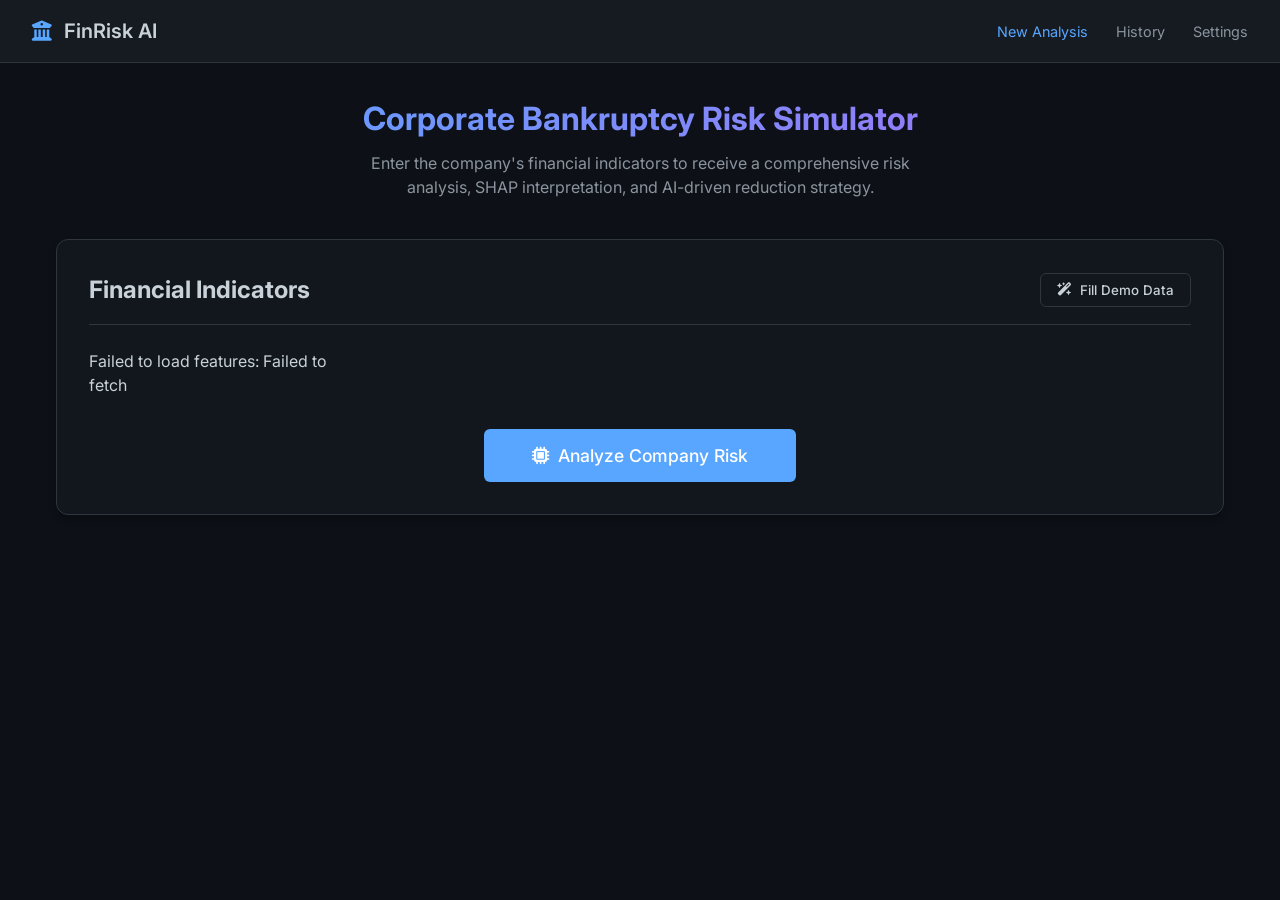
==== frontend/index.html @ 9d39f56c "1" ====
<!DOCTYPE html>
<html lang="en">
<head>
    <meta charset="UTF-8">
    <meta name="viewport" content="width=device-width, initial-scale=1.0">
    <title>Financial Risk Intelligence Platform</title>
    <link rel="stylesheet" href="style.css">
    <link href="https://fonts.googleapis.com/css2?family=Inter:wght@300;400;500;600;700&display=swap" rel="stylesheet">
    <link rel="stylesheet" href="https://cdnjs.cloudflare.com/ajax/libs/font-awesome/6.4.0/css/all.min.css">
</head>
<body>
    <nav class="navbar">
        <div class="logo">
            <i class="fa-solid fa-building-columns"></i>
            <span>FinRisk AI</span>
        </div>
        <div class="nav-links">
            <a href="index.html" class="active">New Analysis</a>
            <a href="#">History</a>
            <a href="#">Settings</a>
        </div>
    </nav>

    <main class="container">
        <header class="page-header">
            <h1>Corporate Bankruptcy Risk Simulator</h1>
            <p>Enter the company's financial indicators to receive a comprehensive risk analysis, SHAP interpretation, and AI-driven reduction strategy.</p>
        </header>

        <section class="form-card glass-panel">
            <div class="form-header">
                <h2>Financial Indicators</h2>
                <button type="button" id="fill-sample-btn" class="btn btn-secondary">
                    <i class="fa-solid fa-wand-magic-sparkles"></i> Fill Demo Data
                </button>
            </div>
            
            <form id="financial-form">
                <div id="features-grid" class="features-grid">
                    <!-- Dynamic form fields will be injected here via JS -->
                    <div class="loading-spinner">
                        <i class="fa-solid fa-circle-notch fa-spin"></i> Loading financial indicators...
                    </div>
                </div>
                
                <div class="form-actions">
                    <button type="submit" id="analyze-btn" class="btn btn-primary btn-large">
                        <i class="fa-solid fa-microchip"></i> Analyze Company Risk
                    </button>
                </div>
            </form>
        </section>
    </main>

    <script src="app.js"></script>
    <script>
        // Init index page functionality
        document.addEventListener('DOMContentLoaded', () => {
            app.initIndexPage();
        });
    </script>
</body>
</html>
---- frontend/style.css ----
:root {
    --bg-main: #0d1117;
    --bg-card: #161b22;
    --border-color: #30363d;
    --text-main: #c9d1d9;
    --text-muted: #8b949e;
    
    --color-primary: #58a6ff;
    --color-primary-hover: #3182ce;
    
    --risk-safe: #3fb950;
    --risk-low: #58a6ff;
    --risk-mod: #d29922;
    --risk-high: #f78166;
    --risk-crit: #f85149;
    
    --shadow-subtle: 0 4px 6px rgba(0,0,0,0.3);
    --shadow-glow: 0 0 15px rgba(88, 166, 255, 0.15);
}

* {
    box-sizing: border-box;
    margin: 0;
    padding: 0;
}

body {
    font-family: 'Inter', sans-serif;
    background-color: var(--bg-main);
    color: var(--text-main);
    line-height: 1.5;
}

/* NAVBAR */
.navbar {
    display: flex;
    justify-content: space-between;
    align-items: center;
    padding: 1rem 2rem;
    background-color: var(--bg-card);
    border-bottom: 1px solid var(--border-color);
}

.logo {
    display: flex;
    align-items: center;
    gap: 0.75rem;
    font-size: 1.25rem;
    font-weight: 600;
    color: var(--text-main);
}
.logo i { color: var(--color-primary); }

.nav-links a {
    color: var(--text-muted);
    text-decoration: none;
    margin-left: 1.5rem;
    font-size: 0.9rem;
    transition: color 0.2s;
}
.nav-links a:hover, .nav-links a.active {
    color: var(--color-primary);
}

/* LAYOUT */
.container {
    max-width: 1200px;
    margin: 0 auto;
    padding: 2rem 1rem;
}

.page-header {
    text-align: center;
    margin-bottom: 2.5rem;
}
.page-header h1 {
    font-size: 2rem;
    margin-bottom: 0.5rem;
    background: linear-gradient(90deg, #58a6ff, #a371f7);
    -webkit-background-clip: text;
    -webkit-text-fill-color: transparent;
}
.page-header p {
    color: var(--text-muted);
    max-width: 600px;
    margin: 0 auto;
}

/* CARDS / GLASSMORPHISM */
.glass-panel {
    background: rgba(22, 27, 34, 0.7);
    backdrop-filter: blur(10px);
    -webkit-backdrop-filter: blur(10px);
    border: 1px solid var(--border-color);
    border-radius: 12px;
    box-shadow: var(--shadow-subtle);
    padding: 2rem;
}

/* INPUT FORM */
.form-header {
    display: flex;
    justify-content: space-between;
    align-items: center;
    margin-bottom: 1.5rem;
    padding-bottom: 1rem;
    border-bottom: 1px solid var(--border-color);
}

.features-grid {
    display: grid;
    grid-template-columns: repeat(auto-fill, minmax(250px, 1fr));
    gap: 1.25rem;
}

.input-group {
    display: flex;
    flex-direction: column;
    gap: 0.4rem;
}
.input-group label {
    font-size: 0.8rem;
    color: var(--text-muted);
    white-space: nowrap;
    overflow: hidden;
    text-overflow: ellipsis;
}
.input-group input {
    background-color: var(--bg-main);
    border: 1px solid var(--border-color);
    color: var(--text-main);
    padding: 0.6rem;
    border-radius: 6px;
    font-family: inherit;
    font-size: 0.9rem;
    transition: border-color 0.2s;
}
.input-group input:focus {
    outline: none;
    border-color: var(--color-primary);
    box-shadow: 0 0 0 2px rgba(88, 166, 255, 0.3);
}

.validation-msg {
    color: var(--risk-crit);
    font-size: 0.75rem;
    margin-top: 0.2rem;
    min-height: 1.1rem;
}

.form-actions {
    margin-top: 2rem;
    display: flex;
    justify-content: center;
}

/* BUTTONS */
.btn {
    display: inline-flex;
    align-items: center;
    gap: 0.5rem;
    border: none;
    border-radius: 6px;
    font-family: inherit;
    font-weight: 500;
    cursor: pointer;
    transition: all 0.2s;
}
.btn-primary {
    background-color: var(--color-primary);
    color: #fff;
    padding: 0.75rem 1.5rem;
}
.btn-primary:hover {
    background-color: var(--color-primary-hover);
    box-shadow: var(--shadow-glow);
}
.btn-secondary {
    background-color: transparent;
    border: 1px solid var(--border-color);
    color: var(--text-main);
    padding: 0.5rem 1rem;
}
.btn-secondary:hover {
    background-color: var(--border-color);
}
.btn-large {
    font-size: 1.1rem;
    padding: 1rem 3rem;
}
.btn-action {
    background-color: rgba(63, 185, 80, 0.1);
    color: var(--risk-safe);
    border: 1px solid var(--risk-safe);
    padding: 0.6rem 1.2rem;
}
.btn-action:hover {
    background-color: var(--risk-safe);
    color: #0d1117;
}

/* DASHBOARD LAYOUT */
.layout-dashboard {
    display: grid;
    grid-template-columns: 1fr 2fr;
    gap: 1.5rem;
    align-items: start;
}
.span-2 {
    grid-column: 1 / -1;
}

.card h2 {
    font-size: 1.25rem;
    margin-bottom: 1.5rem;
    display: flex;
    align-items: center;
    gap: 0.5rem;
    color: #fff;
}

/* RISK SUMMARY */
.risk-score-wrapper {
    display: flex;
    flex-direction: column;
    align-items: center;
    gap: 1.5rem;
}

.risk-circle {
    width: 150px;
    height: 150px;
    border-radius: 50%;
    display: flex;
    flex-direction: column;
    justify-content: center;
    align-items: center;
    border: 8px solid var(--border-color);
    transition: border-color 0.5s ease;
}
.score-value {
    font-size: 2.5rem;
    font-weight: 700;
    line-height: 1;
}
.score-label {
    font-size: 0.85rem;
    color: var(--text-muted);
    text-transform: uppercase;
    letter-spacing: 1px;
    margin-top: 5px;
}

.risk-details {
    width: 100%;
    text-align: center;
}
.risk-category {
    font-size: 1.5rem;
    margin-bottom: 0.5rem;
}
.risk-details p {
    font-size: 0.9rem;
    color: var(--text-muted);
    margin-bottom: 1rem;
}

.risk-bar-bg {
    width: 100%;
    height: 8px;
    background-color: var(--bg-main);
    border-radius: 4px;
    overflow: hidden;
}
.risk-bar-fill {
    height: 100%;
    width: 0%;
    transition: width 1s ease-out, background-color 1s;
}

/* CHARTS */
.chart-container {
    height: 300px;
    width: 100%;
}
.rl-chart-wrapper {
    height: 250px;
    width: 100%;
}

/* RL STRATEGY */
.card-header {
    display: flex;
    justify-content: space-between;
    align-items: center;
    margin-bottom: 1.5rem;
}

.rl-stats {
    display: grid;
    grid-template-columns: repeat(3, 1fr);
    gap: 1rem;
    margin-bottom: 2rem;
}
.stat-box {
    background-color: var(--bg-main);
    border: 1px solid var(--border-color);
    padding: 1.5rem;
    border-radius: 8px;
    text-align: center;
}
.stat-label {
    display: block;
    font-size: 0.85rem;
    color: var(--text-muted);
    margin-bottom: 0.5rem;
}
.stat-value {
    font-size: 1.75rem;
    font-weight: 600;
}
.text-red { color: var(--risk-crit); }
.text-green { color: var(--risk-safe); }
.text-blue { color: var(--color-primary); }

.rl-content-grid {
    display: grid;
    grid-template-columns: 1fr 1fr;
    gap: 2rem;
}

.rl-steps h3, .rl-chart-wrapper h3 {
    font-size: 1rem;
    color: var(--text-muted);
    margin-bottom: 1rem;
}

.steps-list {
    list-style: none;
    max-height: 250px;
    overflow-y: auto;
    padding-right: 0.5rem;
}
.steps-list li {
    padding: 0.75rem;
    border-bottom: 1px solid var(--border-color);
    font-size: 0.9rem;
    display: flex;
    align-items: center;
    gap: 0.75rem;
}
.steps-list li:last-child {
    border-bottom: none;
}
.steps-list li i.fa-arrow-trend-up { color: var(--risk-safe); }
.steps-list li i.fa-arrow-trend-down { color: var(--risk-crit); }

.rl-loading {
    display: flex;
    flex-direction: column;
    align-items: center;
    justify-content: center;
    padding: 4rem 2rem;
    gap: 1rem;
    color: var(--color-primary);
}
.rl-loading i {
    font-size: 3rem;
}
.rl-loading p {
    font-size: 1.1rem;
    color: var(--text-main);
}
.rl-loading small {
    color: var(--text-muted);
}

/* OVERLAYS */
.loading-overlay {
    position: fixed;
    top: 0; left: 0; right: 0; bottom: 0;
    background-color: rgba(13, 17, 23, 0.9);
    backdrop-filter: blur(5px);
    display: flex;
    flex-direction: column;
    align-items: center;
    justify-content: center;
    z-index: 1000;
    display: none;
}
.spinner {
    font-size: 3rem;
    color: var(--color-primary);
    margin-bottom: 1.5rem;
}

/* Custom scrollbar for steps */
::-webkit-scrollbar { width: 6px; }
::-webkit-scrollbar-track { background: transparent; }
::-webkit-scrollbar-thumb { background: var(--border-color); border-radius: 3px; }
::-webkit-scrollbar-thumb:hover { background: var(--text-muted); }
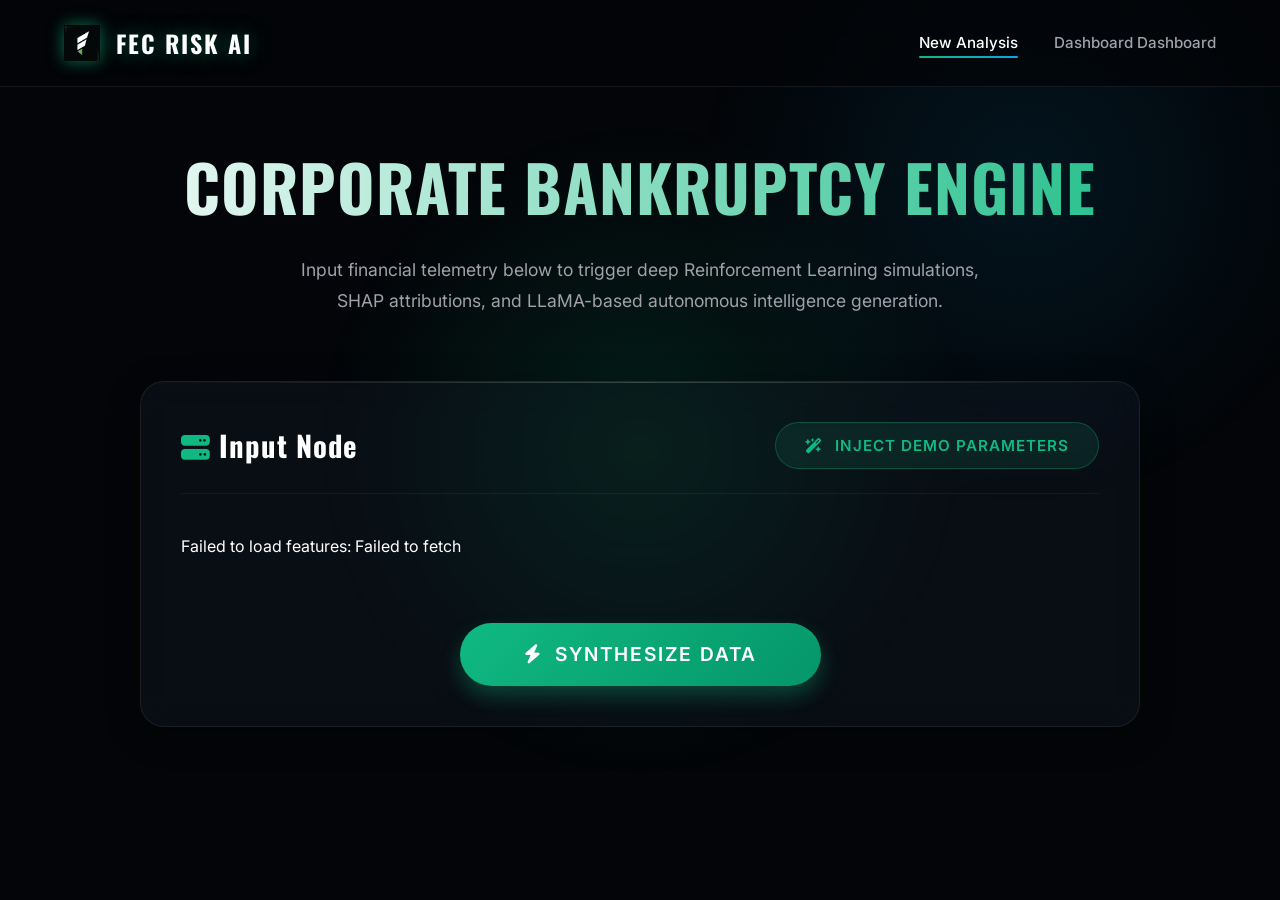
==== commit 5b2f2614: "Final cleanup: premium glassmorphic UI, FEC branding, Agentic AI advisor, comprehensive README & req" ====
--- a/frontend/index.html
+++ b/frontend/index.html
@@ -3,49 +3,49 @@
 <head>
     <meta charset="UTF-8">
     <meta name="viewport" content="width=device-width, initial-scale=1.0">
-    <title>Financial Risk Intelligence Platform</title>
+    <title>FEC Risk AI</title>
     <link rel="stylesheet" href="style.css">
-    <link href="https://fonts.googleapis.com/css2?family=Inter:wght@300;400;500;600;700&display=swap" rel="stylesheet">
+    <link href="https://fonts.googleapis.com/css2?family=Inter:wght@300;400;500;600;700&family=Oswald:wght@500;700&display=swap" rel="stylesheet">
     <link rel="stylesheet" href="https://cdnjs.cloudflare.com/ajax/libs/font-awesome/6.4.0/css/all.min.css">
 </head>
 <body>
     <nav class="navbar">
         <div class="logo">
-            <i class="fa-solid fa-building-columns"></i>
-            <span>FinRisk AI</span>
+            <img src="fec_logo.png" alt="FEC Logo" style="height: 36px;">
+            <span>FEC Risk AI</span>
         </div>
         <div class="nav-links">
             <a href="index.html" class="active">New Analysis</a>
-            <a href="#">History</a>
-            <a href="#">Settings</a>
+            <a href="dashboard.html">Dashboard Dashboard</a>
         </div>
     </nav>
 
     <main class="container">
         <header class="page-header">
-            <h1>Corporate Bankruptcy Risk Simulator</h1>
-            <p>Enter the company's financial indicators to receive a comprehensive risk analysis, SHAP interpretation, and AI-driven reduction strategy.</p>
+            <h1>CORPORATE BANKRUPTCY ENGINE</h1>
+            <p>Input financial telemetry below to trigger deep Reinforcement Learning simulations, SHAP attributions, and LLaMA-based autonomous intelligence generation.</p>
         </header>
 
-        <section class="form-card glass-panel">
-            <div class="form-header">
-                <h2>Financial Indicators</h2>
-                <button type="button" id="fill-sample-btn" class="btn btn-secondary">
-                    <i class="fa-solid fa-wand-magic-sparkles"></i> Fill Demo Data
+        <section class="glass-panel" style="max-width: 1000px; margin: 0 auto;">
+            <div style="display: flex; justify-content: space-between; align-items: center; margin-bottom: 2.5rem; border-bottom: 1px solid rgba(255,255,255,0.05); padding-bottom: 1.5rem;">
+                <h2 style="font-family:'Oswald', sans-serif; font-size:1.8rem; letter-spacing:1px; margin:0;"><i class="fa-solid fa-server" style="color:var(--color-primary)"></i> Input Node</h2>
+                <button type="button" id="fill-sample-btn" class="btn btn-action">
+                    <i class="fa-solid fa-wand-magic-sparkles"></i> Inject Demo Parameters
                 </button>
             </div>
             
             <form id="financial-form">
-                <div id="features-grid" class="features-grid">
+                <div id="features-grid" style="display: grid; grid-template-columns: repeat(auto-fill, minmax(220px, 1fr)); gap: 1.5rem;">
                     <!-- Dynamic form fields will be injected here via JS -->
-                    <div class="loading-spinner">
-                        <i class="fa-solid fa-circle-notch fa-spin"></i> Loading financial indicators...
+                    <div style="grid-column: 1/-1; text-align: center; padding: 4rem 0;">
+                        <i class="fa-solid fa-circle-notch fa-spin" style="font-size:2.5rem; color:var(--color-primary); margin-bottom:1rem;"></i>
+                        <div style="color:var(--text-muted); font-size:0.95rem;">Mounting Input Matrix...</div>
                     </div>
                 </div>
                 
-                <div class="form-actions">
-                    <button type="submit" id="analyze-btn" class="btn btn-primary btn-large">
-                        <i class="fa-solid fa-microchip"></i> Analyze Company Risk
+                <div style="margin-top: 4rem; text-align: center;">
+                    <button type="submit" id="analyze-btn" class="btn btn-primary" style="font-size: 1.2rem; padding: 1.2rem 4rem; letter-spacing: 2px;">
+                        <i class="fa-solid fa-bolt"></i> SYNTHESIZE DATA
                     </button>
                 </div>
             </form>
@@ -54,7 +54,6 @@
 
     <script src="app.js"></script>
     <script>
-        // Init index page functionality
         document.addEventListener('DOMContentLoaded', () => {
             app.initIndexPage();
         });
--- a/frontend/style.css
+++ b/frontend/style.css
@@ -1,21 +1,28 @@
+@import url('https://fonts.googleapis.com/css2?family=Inter:wght@300;400;500;600;700&family=Oswald:wght@500;700&display=swap');
+
 :root {
-    --bg-main: #0d1117;
-    --bg-card: #161b22;
-    --border-color: #30363d;
-    --text-main: #c9d1d9;
-    --text-muted: #8b949e;
+    /* Base Colors */
+    --bg-main: #030508;
+    --text-main: #ffffff;
+    --text-muted: #a1a1aa;
     
-    --color-primary: #58a6ff;
-    --color-primary-hover: #3182ce;
+    /* Vibrant FinTech Gradients & Accents */
+    --color-primary: #10b981;    /* Vibrant Emerald */
+    --color-secondary: #0ea5e9;  /* Vibrant Azure */
+    --color-accent: #8b5cf6;     /* Vibrant Violet */
     
-    --risk-safe: #3fb950;
-    --risk-low: #58a6ff;
-    --risk-mod: #d29922;
-    --risk-high: #f78166;
-    --risk-crit: #f85149;
+    /* Neumorphic / Glassmorphic variables */
+    --glass-bg: rgba(20, 25, 35, 0.4);
+    --glass-border: rgba(255, 255, 255, 0.08);
+    --glass-border-hover: rgba(255, 255, 255, 0.2);
+    --glass-shadow: 0 8px 32px 0 rgba(0, 0, 0, 0.37);
     
-    --shadow-subtle: 0 4px 6px rgba(0,0,0,0.3);
-    --shadow-glow: 0 0 15px rgba(88, 166, 255, 0.15);
+    /* Risk Spectrum */
+    --risk-safe: #10b981;
+    --risk-low: #3b82f6;
+    --risk-mod: #f59e0b;
+    --risk-high: #f97316;
+    --risk-crit: #ef4444;
 }
 
 * {
@@ -28,374 +35,334 @@
     font-family: 'Inter', sans-serif;
     background-color: var(--bg-main);
     color: var(--text-main);
-    line-height: 1.5;
-}
-
-/* NAVBAR */
+    line-height: 1.6;
+    overflow-x: hidden;
+    position: relative;
+    min-height: 100vh;
+}
+
+/* ── ABSTRACT ANIMATED BACKGROUND ── */
+body::before, body::after {
+    content: "";
+    position: fixed;
+    top: 50%;
+    left: 50%;
+    width: 60vw;
+    height: 60vw;
+    border-radius: 50%;
+    background: radial-gradient(circle, rgba(16,185,129,0.15) 0%, rgba(0,0,0,0) 60%);
+    transform: translate(-50%, -50%);
+    animation: pulseGlow 15s infinite alternate ease-in-out;
+    z-index: -1;
+    pointer-events: none;
+}
+body::after {
+    background: radial-gradient(circle, rgba(14,165,233,0.1) 0%, rgba(0,0,0,0) 60%);
+    animation: pulseGlow 12s infinite alternate-reverse ease-in-out;
+    left: 80%;
+    top: 20%;
+}
+@keyframes pulseGlow {
+    0% { transform: translate(-50%, -50%) scale(1); opacity: 0.5; }
+    100% { transform: translate(-60%, -40%) scale(1.3); opacity: 1; }
+}
+
+/* ── PREMIUM NAVBAR ── */
 .navbar {
     display: flex;
     justify-content: space-between;
     align-items: center;
-    padding: 1rem 2rem;
-    background-color: var(--bg-card);
-    border-bottom: 1px solid var(--border-color);
-}
-
+    padding: 1.5rem 4rem;
+    background: rgba(3, 5, 8, 0.7);
+    backdrop-filter: blur(20px);
+    -webkit-backdrop-filter: blur(20px);
+    border-bottom: 1px solid var(--glass-border);
+    position: sticky;
+    top: 0;
+    z-index: 100;
+}
 .logo {
     display: flex;
     align-items: center;
-    gap: 0.75rem;
-    font-size: 1.25rem;
-    font-weight: 600;
-    color: var(--text-main);
-}
-.logo i { color: var(--color-primary); }
+    gap: 1rem;
+    font-size: 1.5rem;
+    font-family: 'Oswald', sans-serif;
+    font-weight: 700;
+    text-transform: uppercase;
+    letter-spacing: 2px;
+    color: #fff;
+    text-shadow: 0 0 20px rgba(16, 185, 129, 0.5);
+}
+.logo img {
+    height: 40px;
+    filter: drop-shadow(0 0 8px rgba(16, 185, 129, 0.6));
+    animation: float 6s infinite ease-in-out;
+}
+@keyframes float {
+    0%, 100% { transform: translateY(0); }
+    50% { transform: translateY(-3px); }
+}
 
 .nav-links a {
     color: var(--text-muted);
     text-decoration: none;
-    margin-left: 1.5rem;
-    font-size: 0.9rem;
-    transition: color 0.2s;
-}
-.nav-links a:hover, .nav-links a.active {
-    color: var(--color-primary);
-}
-
-/* LAYOUT */
+    margin-left: 2rem;
+    font-size: 0.95rem;
+    font-weight: 500;
+    position: relative;
+    transition: color 0.3s ease;
+}
+.nav-links a::after {
+    content: '';
+    position: absolute;
+    bottom: -6px;
+    left: 0;
+    width: 0;
+    height: 2px;
+    background: linear-gradient(90deg, var(--color-primary), var(--color-secondary));
+    transition: width 0.3s ease;
+    border-radius: 2px;
+}
+.nav-links a:hover, .nav-links a.active { color: #fff; }
+.nav-links a.active::after, .nav-links a:hover::after { width: 100%; }
+
+/* ── LAYOUT & TYPOGRAPHY ── */
 .container {
-    max-width: 1200px;
+    max-width: 1400px;
     margin: 0 auto;
-    padding: 2rem 1rem;
+    padding: 3rem 2rem;
+    animation: fadeUp 1s ease-out;
+}
+@keyframes fadeUp {
+    from { opacity: 0; transform: translateY(20px); }
+    to { opacity: 1; transform: translateY(0); }
 }
 
 .page-header {
     text-align: center;
-    margin-bottom: 2.5rem;
+    margin-bottom: 4rem;
 }
 .page-header h1 {
-    font-size: 2rem;
-    margin-bottom: 0.5rem;
-    background: linear-gradient(90deg, #58a6ff, #a371f7);
+    font-family: 'Oswald', sans-serif;
+    font-size: 4rem;
+    font-weight: 700;
+    background: linear-gradient(to right, #fff, var(--color-primary));
     -webkit-background-clip: text;
     -webkit-text-fill-color: transparent;
+    margin-bottom: 1rem;
+    letter-spacing: 1px;
 }
 .page-header p {
+    font-size: 1.1rem;
     color: var(--text-muted);
-    max-width: 600px;
+    max-width: 700px;
     margin: 0 auto;
-}
-
-/* CARDS / GLASSMORPHISM */
+    line-height: 1.8;
+}
+
+/* ── GLASSMORPHIC PANELS ── */
 .glass-panel {
-    background: rgba(22, 27, 34, 0.7);
+    background: var(--glass-bg);
+    backdrop-filter: blur(16px) saturate(180%);
+    -webkit-backdrop-filter: blur(16px) saturate(180%);
+    border: 1px solid var(--glass-border);
+    border-radius: 24px;
+    box-shadow: var(--glass-shadow);
+    padding: 2.5rem;
+    position: relative;
+    overflow: hidden;
+    transition: transform 0.4s cubic-bezier(0.175, 0.885, 0.32, 1.275), box-shadow 0.4s ease, border-color 0.4s ease;
+}
+.glass-panel::before {
+    content: '';
+    position: absolute;
+    top: 0; left: 0; right: 0; height: 1px;
+    background: linear-gradient(90deg, transparent, rgba(255,255,255,0.2), transparent);
+}
+.glass-panel:hover {
+    transform: translateY(-8px);
+    box-shadow: 0 20px 40px rgba(0,0,0,0.5), 0 0 30px rgba(16,185,129,0.1);
+    border-color: var(--glass-border-hover);
+}
+
+/* ── BUTTONS ── */
+.btn {
+    display: inline-flex;
+    align-items: center;
+    gap: 0.75rem;
+    border: none;
+    border-radius: 50px;
+    font-family: 'Inter', sans-serif;
+    font-weight: 600;
+    font-size: 0.95rem;
+    cursor: pointer;
+    transition: all 0.3s ease;
+    text-transform: uppercase;
+    letter-spacing: 1px;
+    position: relative;
+    overflow: hidden;
+}
+.btn-primary {
+    background: linear-gradient(135deg, var(--color-primary), #059669);
+    color: #fff;
+    padding: 1rem 2.5rem;
+    box-shadow: 0 10px 20px rgba(16,185,129,0.3);
+}
+.btn-primary::before {
+    content: ''; position: absolute; top: 0; left: -100%; width: 100%; height: 100%;
+    background: linear-gradient(90deg, transparent, rgba(255,255,255,0.3), transparent);
+    transition: 0.5s;
+}
+.btn-primary:hover::before { left: 100%; }
+.btn-primary:hover {
+    transform: translateY(-2px) scale(1.02);
+    box-shadow: 0 15px 25px rgba(16,185,129,0.4);
+}
+.btn-action {
+    background: rgba(16,185,129,0.1);
+    color: var(--color-primary);
+    border: 1px solid rgba(16,185,129,0.3);
+    padding: 0.8rem 1.8rem;
+    backdrop-filter: blur(5px);
+}
+.btn-action:hover {
+    background: var(--color-primary);
+    color: #fff;
+    box-shadow: 0 0 20px rgba(16,185,129,0.4);
+}
+
+/* ── DASHBOARD GRID ── */
+.layout-dashboard {
+    display: grid;
+    grid-template-columns: repeat(3, 1fr);
+    grid-auto-rows: minmax(auto, auto);
+    gap: 2rem;
+    align-items: stretch;
+}
+.span-2 { grid-column: span 3; } /* Expand span-2 full width for elegance */
+
+.card h2 {
+    font-family: 'Oswald', sans-serif;
+    font-size: 1.4rem;
+    letter-spacing: 1px;
+    text-transform: uppercase;
+    margin-bottom: 2rem;
+    display: flex;
+    align-items: center;
+    gap: 0.8rem;
+    color: #fff;
+}
+.card h2 i {
+    color: var(--color-primary);
+    background: rgba(16,185,129,0.15);
+    padding: 0.6rem;
+    border-radius: 12px;
+    box-shadow: inset 0 0 10px rgba(16,185,129,0.1);
+}
+
+/* ── RISK SUMMARY ORB ── */
+.risk-score-wrapper {
+    display: flex;
+    flex-direction: column;
+    align-items: center;
+    justify-content: center;
+    height: 100%;
+}
+.risk-circle {
+    width: 200px;
+    height: 200px;
+    border-radius: 50%;
+    display: flex;
+    flex-direction: column;
+    justify-content: center;
+    align-items: center;
+    position: relative;
+    background: radial-gradient(circle at top left, rgba(255,255,255,0.05), transparent);
+    box-shadow: inset 0 0 30px rgba(0,0,0,0.8), 0 0 20px rgba(16,185,129,0.2);
+}
+.risk-circle::before {
+    content: ''; position: absolute; top: -2px; left: -2px; right: -2px; bottom: -2px;
+    border-radius: 50%;
+    background: conic-gradient(from 0deg, var(--color-primary), var(--color-secondary), var(--color-primary));
+    z-index: -1;
+    animation: conicSpin 4s linear infinite;
+    -webkit-mask: linear-gradient(#fff 0 0) content-box, linear-gradient(#fff 0 0);
+    -webkit-mask-composite: xor;
+    mask-composite: exclude;
+    padding: 3px;
+}
+@keyframes conicSpin { 100% { transform: rotate(360deg); } }
+
+.score-value {
+    font-family: 'Oswald', sans-serif;
+    font-size: 4rem;
+    font-weight: 700;
+    color: #fff;
+    text-shadow: 0 0 20px rgba(255,255,255,0.5);
+    line-height: 1;
+}
+.score-label {
+    font-size: 0.8rem;
+    text-transform: uppercase;
+    letter-spacing: 2px;
+    color: var(--color-primary);
+    margin-top: 0.5rem;
+}
+
+/* ── CHARTS Area ── */
+.chart-container, .rl-chart-wrapper {
+    width: 100%;
+    height: 320px;
+    position: relative;
+}
+
+/* ── ADVISOR BOARD ── */
+#advisor-banner {
+    border-radius: 16px;
+    margin-bottom: 2rem;
+    padding: 1.5rem 2.5rem;
+    display: flex;
+    align-items: center;
+    gap: 1.5rem;
+    box-shadow: inset 0 0 20px rgba(0,0,0,0.3);
+}
+
+.advisor-stat-grid {
+    display: grid;
+    grid-template-columns: repeat(4, 1fr);
+    gap: 1.5rem;
+    margin-bottom: 2rem;
+}
+.advisor-stat-card {
+    background: rgba(255,255,255,0.03);
+    border: 1px solid rgba(255,255,255,0.05);
+    border-radius: 16px;
+    padding: 2rem 1rem;
+    text-align: center;
     backdrop-filter: blur(10px);
-    -webkit-backdrop-filter: blur(10px);
-    border: 1px solid var(--border-color);
+    transition: transform 0.3s;
+}
+.advisor-stat-card:hover { transform: translateY(-5px); background: rgba(255,255,255,0.05); }
+
+/* ── INPUTS (If any) ── */
+.input-group input {
+    background: rgba(0,0,0,0.5);
+    border: 1px solid var(--glass-border);
+    color: #fff;
+    padding: 1rem;
     border-radius: 12px;
-    box-shadow: var(--shadow-subtle);
-    padding: 2rem;
-}
-
-/* INPUT FORM */
-.form-header {
-    display: flex;
-    justify-content: space-between;
-    align-items: center;
-    margin-bottom: 1.5rem;
-    padding-bottom: 1rem;
-    border-bottom: 1px solid var(--border-color);
-}
-
-.features-grid {
-    display: grid;
-    grid-template-columns: repeat(auto-fill, minmax(250px, 1fr));
-    gap: 1.25rem;
-}
-
-.input-group {
-    display: flex;
-    flex-direction: column;
-    gap: 0.4rem;
-}
-.input-group label {
-    font-size: 0.8rem;
-    color: var(--text-muted);
-    white-space: nowrap;
-    overflow: hidden;
-    text-overflow: ellipsis;
-}
-.input-group input {
-    background-color: var(--bg-main);
-    border: 1px solid var(--border-color);
-    color: var(--text-main);
-    padding: 0.6rem;
-    border-radius: 6px;
-    font-family: inherit;
-    font-size: 0.9rem;
-    transition: border-color 0.2s;
+    backdrop-filter: blur(10px);
+    transition: all 0.3s;
 }
 .input-group input:focus {
     outline: none;
     border-color: var(--color-primary);
-    box-shadow: 0 0 0 2px rgba(88, 166, 255, 0.3);
-}
-
-.validation-msg {
-    color: var(--risk-crit);
-    font-size: 0.75rem;
-    margin-top: 0.2rem;
-    min-height: 1.1rem;
-}
-
-.form-actions {
-    margin-top: 2rem;
-    display: flex;
-    justify-content: center;
-}
-
-/* BUTTONS */
-.btn {
-    display: inline-flex;
-    align-items: center;
-    gap: 0.5rem;
-    border: none;
-    border-radius: 6px;
-    font-family: inherit;
-    font-weight: 500;
-    cursor: pointer;
-    transition: all 0.2s;
-}
-.btn-primary {
-    background-color: var(--color-primary);
-    color: #fff;
-    padding: 0.75rem 1.5rem;
-}
-.btn-primary:hover {
-    background-color: var(--color-primary-hover);
-    box-shadow: var(--shadow-glow);
-}
-.btn-secondary {
-    background-color: transparent;
-    border: 1px solid var(--border-color);
-    color: var(--text-main);
-    padding: 0.5rem 1rem;
-}
-.btn-secondary:hover {
-    background-color: var(--border-color);
-}
-.btn-large {
-    font-size: 1.1rem;
-    padding: 1rem 3rem;
-}
-.btn-action {
-    background-color: rgba(63, 185, 80, 0.1);
-    color: var(--risk-safe);
-    border: 1px solid var(--risk-safe);
-    padding: 0.6rem 1.2rem;
-}
-.btn-action:hover {
-    background-color: var(--risk-safe);
-    color: #0d1117;
-}
-
-/* DASHBOARD LAYOUT */
-.layout-dashboard {
-    display: grid;
-    grid-template-columns: 1fr 2fr;
-    gap: 1.5rem;
-    align-items: start;
-}
-.span-2 {
-    grid-column: 1 / -1;
-}
-
-.card h2 {
-    font-size: 1.25rem;
-    margin-bottom: 1.5rem;
-    display: flex;
-    align-items: center;
-    gap: 0.5rem;
-    color: #fff;
-}
-
-/* RISK SUMMARY */
-.risk-score-wrapper {
-    display: flex;
-    flex-direction: column;
-    align-items: center;
-    gap: 1.5rem;
-}
-
-.risk-circle {
-    width: 150px;
-    height: 150px;
-    border-radius: 50%;
-    display: flex;
-    flex-direction: column;
-    justify-content: center;
-    align-items: center;
-    border: 8px solid var(--border-color);
-    transition: border-color 0.5s ease;
-}
-.score-value {
-    font-size: 2.5rem;
-    font-weight: 700;
-    line-height: 1;
-}
-.score-label {
-    font-size: 0.85rem;
-    color: var(--text-muted);
-    text-transform: uppercase;
-    letter-spacing: 1px;
-    margin-top: 5px;
-}
-
-.risk-details {
-    width: 100%;
-    text-align: center;
-}
-.risk-category {
-    font-size: 1.5rem;
-    margin-bottom: 0.5rem;
-}
-.risk-details p {
-    font-size: 0.9rem;
-    color: var(--text-muted);
-    margin-bottom: 1rem;
-}
-
-.risk-bar-bg {
-    width: 100%;
-    height: 8px;
-    background-color: var(--bg-main);
-    border-radius: 4px;
-    overflow: hidden;
-}
-.risk-bar-fill {
-    height: 100%;
-    width: 0%;
-    transition: width 1s ease-out, background-color 1s;
-}
-
-/* CHARTS */
-.chart-container {
-    height: 300px;
-    width: 100%;
-}
-.rl-chart-wrapper {
-    height: 250px;
-    width: 100%;
-}
-
-/* RL STRATEGY */
-.card-header {
-    display: flex;
-    justify-content: space-between;
-    align-items: center;
-    margin-bottom: 1.5rem;
-}
-
-.rl-stats {
-    display: grid;
-    grid-template-columns: repeat(3, 1fr);
-    gap: 1rem;
-    margin-bottom: 2rem;
-}
-.stat-box {
-    background-color: var(--bg-main);
-    border: 1px solid var(--border-color);
-    padding: 1.5rem;
-    border-radius: 8px;
-    text-align: center;
-}
-.stat-label {
-    display: block;
-    font-size: 0.85rem;
-    color: var(--text-muted);
-    margin-bottom: 0.5rem;
-}
-.stat-value {
-    font-size: 1.75rem;
-    font-weight: 600;
-}
-.text-red { color: var(--risk-crit); }
-.text-green { color: var(--risk-safe); }
-.text-blue { color: var(--color-primary); }
-
-.rl-content-grid {
-    display: grid;
-    grid-template-columns: 1fr 1fr;
-    gap: 2rem;
-}
-
-.rl-steps h3, .rl-chart-wrapper h3 {
-    font-size: 1rem;
-    color: var(--text-muted);
-    margin-bottom: 1rem;
-}
-
-.steps-list {
-    list-style: none;
-    max-height: 250px;
-    overflow-y: auto;
-    padding-right: 0.5rem;
-}
-.steps-list li {
-    padding: 0.75rem;
-    border-bottom: 1px solid var(--border-color);
-    font-size: 0.9rem;
-    display: flex;
-    align-items: center;
-    gap: 0.75rem;
-}
-.steps-list li:last-child {
-    border-bottom: none;
-}
-.steps-list li i.fa-arrow-trend-up { color: var(--risk-safe); }
-.steps-list li i.fa-arrow-trend-down { color: var(--risk-crit); }
-
-.rl-loading {
-    display: flex;
-    flex-direction: column;
-    align-items: center;
-    justify-content: center;
-    padding: 4rem 2rem;
-    gap: 1rem;
-    color: var(--color-primary);
-}
-.rl-loading i {
-    font-size: 3rem;
-}
-.rl-loading p {
-    font-size: 1.1rem;
-    color: var(--text-main);
-}
-.rl-loading small {
-    color: var(--text-muted);
-}
-
-/* OVERLAYS */
-.loading-overlay {
-    position: fixed;
-    top: 0; left: 0; right: 0; bottom: 0;
-    background-color: rgba(13, 17, 23, 0.9);
-    backdrop-filter: blur(5px);
-    display: flex;
-    flex-direction: column;
-    align-items: center;
-    justify-content: center;
-    z-index: 1000;
-    display: none;
-}
-.spinner {
-    font-size: 3rem;
-    color: var(--color-primary);
-    margin-bottom: 1.5rem;
-}
-
-/* Custom scrollbar for steps */
-::-webkit-scrollbar { width: 6px; }
-::-webkit-scrollbar-track { background: transparent; }
-::-webkit-scrollbar-thumb { background: var(--border-color); border-radius: 3px; }
-::-webkit-scrollbar-thumb:hover { background: var(--text-muted); }
+    box-shadow: 0 0 15px rgba(16,185,129,0.2);
+    background: rgba(0,0,0,0.8);
+}
+
+/* Scrollbars */
+::-webkit-scrollbar { width: 8px; }
+::-webkit-scrollbar-track { background: var(--bg-main); }
+::-webkit-scrollbar-thumb { background: rgba(255,255,255,0.1); border-radius: 4px; }
+::-webkit-scrollbar-thumb:hover { background: var(--color-primary); }
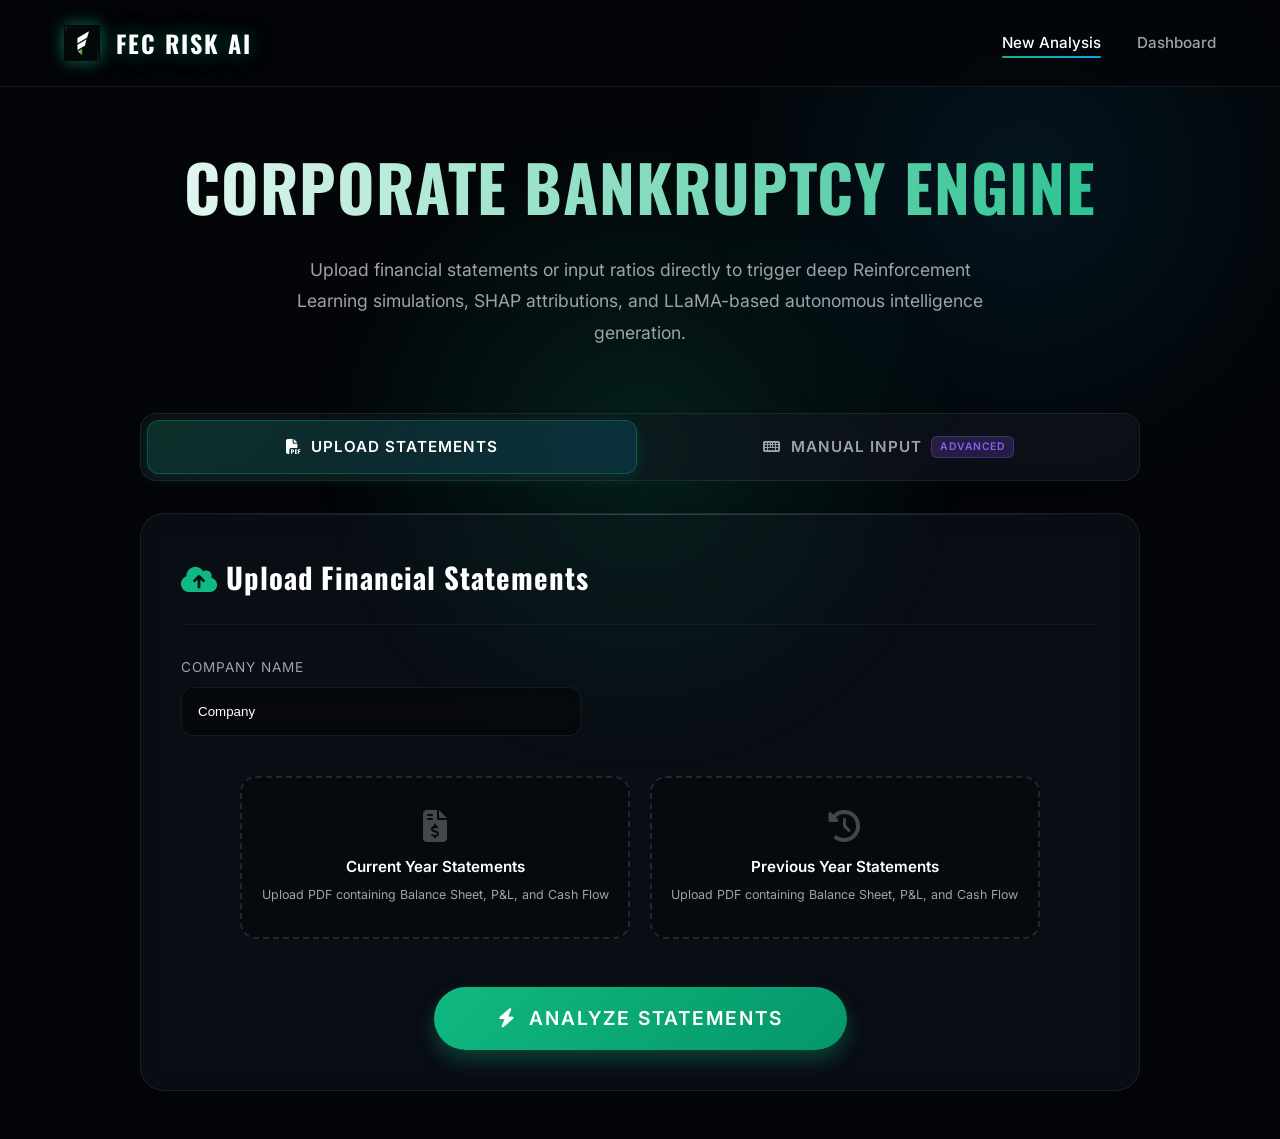
==== commit 0dce3b4b: "Update project with latest files" ====
--- a/frontend/index.html
+++ b/frontend/index.html
@@ -16,17 +16,82 @@
         </div>
         <div class="nav-links">
             <a href="index.html" class="active">New Analysis</a>
-            <a href="dashboard.html">Dashboard Dashboard</a>
+            <a href="dashboard.html">Dashboard</a>
         </div>
     </nav>
 
     <main class="container">
         <header class="page-header">
             <h1>CORPORATE BANKRUPTCY ENGINE</h1>
-            <p>Input financial telemetry below to trigger deep Reinforcement Learning simulations, SHAP attributions, and LLaMA-based autonomous intelligence generation.</p>
+            <p>Upload financial statements or input ratios directly to trigger deep Reinforcement Learning simulations, SHAP attributions, and LLaMA-based autonomous intelligence generation.</p>
         </header>
 
-        <section class="glass-panel" style="max-width: 1000px; margin: 0 auto;">
+        <!-- ── Tab Bar ── -->
+        <div class="tab-bar" style="max-width: 1000px; margin: 0 auto 2rem;">
+            <button class="tab-btn active" id="tab-upload-btn" onclick="app.switchTab('upload')">
+                <i class="fa-solid fa-file-pdf"></i> Upload Statements
+            </button>
+            <button class="tab-btn" id="tab-manual-btn" onclick="app.switchTab('manual')">
+                <i class="fa-solid fa-keyboard"></i> Manual Input <span class="tab-badge">Advanced</span>
+            </button>
+        </div>
+
+        <!-- ════════════════════════════════════════════════ -->
+        <!-- TAB 1: PDF Upload                               -->
+        <!-- ════════════════════════════════════════════════ -->
+        <section class="glass-panel tab-content active" id="tab-upload" style="max-width: 1000px; margin: 0 auto;">
+            <div style="display: flex; justify-content: space-between; align-items: center; margin-bottom: 2rem; border-bottom: 1px solid rgba(255,255,255,0.05); padding-bottom: 1.5rem;">
+                <h2 style="font-family:'Oswald', sans-serif; font-size:1.8rem; letter-spacing:1px; margin:0;">
+                    <i class="fa-solid fa-cloud-arrow-up" style="color:var(--color-primary)"></i> Upload Financial Statements
+                </h2>
+            </div>
+
+            <!-- Company Name -->
+            <div class="input-group" style="max-width: 400px; margin-bottom: 2.5rem;">
+                <label style="display:block; margin-bottom:0.5rem; color:var(--text-muted); font-size:0.85rem; text-transform:uppercase; letter-spacing:1px;">Company Name</label>
+                <input type="text" id="company-name" placeholder="Enter company name" value="Company" style="width:100%;">
+            </div>
+
+            <!-- Statements Grid -->
+            <div class="upload-grid" style="grid-template-columns: repeat(2, 1fr); max-width: 800px; margin: 0 auto;">
+                <!-- Current Year Zone -->
+                <div class="upload-zone" id="zone-statements-current" data-field="statements_current">
+                    <div class="upload-zone-inner">
+                        <i class="fa-solid fa-file-invoice-dollar upload-icon"></i>
+                        <span class="upload-label">Current Year Statements</span>
+                        <span class="upload-hint">Upload PDF containing Balance Sheet, P&L, and Cash Flow</span>
+                        <span class="upload-filename" id="fname-statements-current"></span>
+                    </div>
+                    <input type="file" accept=".pdf" class="upload-input" id="file-statements-current">
+                </div>
+
+                <!-- Previous Year Zone -->
+                <div class="upload-zone" id="zone-statements-previous" data-field="statements_previous">
+                    <div class="upload-zone-inner">
+                        <i class="fa-solid fa-clock-rotate-left upload-icon"></i>
+                        <span class="upload-label">Previous Year Statements</span>
+                        <span class="upload-hint">Upload PDF containing Balance Sheet, P&L, and Cash Flow</span>
+                        <span class="upload-filename" id="fname-statements-previous"></span>
+                    </div>
+                    <input type="file" accept=".pdf" class="upload-input" id="file-statements-previous">
+                </div>
+            </div>
+
+            <!-- Upload Status -->
+            <div id="upload-status" style="margin-top: 1.5rem; text-align: center; color: var(--text-muted); font-size: 0.9rem;"></div>
+
+            <!-- Submit -->
+            <div style="margin-top: 3rem; text-align: center;">
+                <button type="button" id="upload-analyze-btn" class="btn btn-primary" style="font-size: 1.2rem; padding: 1.2rem 4rem; letter-spacing: 2px;">
+                    <i class="fa-solid fa-bolt"></i> ANALYZE STATEMENTS
+                </button>
+            </div>
+        </section>
+
+        <!-- ════════════════════════════════════════════════ -->
+        <!-- TAB 2: Manual Input (Advanced)                  -->
+        <!-- ════════════════════════════════════════════════ -->
+        <section class="glass-panel tab-content" id="tab-manual" style="max-width: 1000px; margin: 0 auto; display: none;">
             <div style="display: flex; justify-content: space-between; align-items: center; margin-bottom: 2.5rem; border-bottom: 1px solid rgba(255,255,255,0.05); padding-bottom: 1.5rem;">
                 <h2 style="font-family:'Oswald', sans-serif; font-size:1.8rem; letter-spacing:1px; margin:0;"><i class="fa-solid fa-server" style="color:var(--color-primary)"></i> Input Node</h2>
                 <button type="button" id="fill-sample-btn" class="btn btn-action">
@@ -36,7 +101,6 @@
             
             <form id="financial-form">
                 <div id="features-grid" style="display: grid; grid-template-columns: repeat(auto-fill, minmax(220px, 1fr)); gap: 1.5rem;">
-                    <!-- Dynamic form fields will be injected here via JS -->
                     <div style="grid-column: 1/-1; text-align: center; padding: 4rem 0;">
                         <i class="fa-solid fa-circle-notch fa-spin" style="font-size:2.5rem; color:var(--color-primary); margin-bottom:1rem;"></i>
                         <div style="color:var(--text-muted); font-size:0.95rem;">Mounting Input Matrix...</div>
--- a/frontend/style.css
+++ b/frontend/style.css
@@ -365,4 +365,173 @@
 ::-webkit-scrollbar { width: 8px; }
 ::-webkit-scrollbar-track { background: var(--bg-main); }
 ::-webkit-scrollbar-thumb { background: rgba(255,255,255,0.1); border-radius: 4px; }
-::-webkit-scrollbar-thumb:hover { background: var(--color-primary); }+::-webkit-scrollbar-thumb:hover { background: var(--color-primary); }
+
+/* ── TAB BAR ── */
+.tab-bar {
+    display: flex;
+    gap: 0.5rem;
+    background: rgba(20, 25, 35, 0.5);
+    border: 1px solid var(--glass-border);
+    border-radius: 16px;
+    padding: 0.4rem;
+    backdrop-filter: blur(10px);
+}
+.tab-btn {
+    flex: 1;
+    display: flex;
+    align-items: center;
+    justify-content: center;
+    gap: 0.6rem;
+    padding: 1rem 1.5rem;
+    border: none;
+    border-radius: 12px;
+    background: transparent;
+    color: var(--text-muted);
+    font-family: 'Inter', sans-serif;
+    font-size: 0.95rem;
+    font-weight: 600;
+    cursor: pointer;
+    transition: all 0.3s ease;
+    text-transform: uppercase;
+    letter-spacing: 1px;
+}
+.tab-btn:hover {
+    color: #fff;
+    background: rgba(255,255,255,0.05);
+}
+.tab-btn.active {
+    color: #fff;
+    background: linear-gradient(135deg, rgba(16,185,129,0.2), rgba(14,165,233,0.15));
+    border: 1px solid rgba(16,185,129,0.3);
+    box-shadow: 0 4px 15px rgba(16,185,129,0.15);
+}
+.tab-badge {
+    font-size: 0.65rem;
+    padding: 0.2rem 0.5rem;
+    border-radius: 6px;
+    background: rgba(139,92,246,0.2);
+    color: var(--color-accent);
+    border: 1px solid rgba(139,92,246,0.3);
+    letter-spacing: 0.5px;
+}
+
+/* ── UPLOAD GRID ── */
+.upload-row-title {
+    font-family: 'Oswald', sans-serif;
+    font-size: 1.1rem;
+    color: var(--text-muted);
+    letter-spacing: 1px;
+    text-transform: uppercase;
+    margin-bottom: 1rem;
+    display: flex;
+    align-items: center;
+    gap: 0.6rem;
+}
+.upload-row-title i {
+    color: var(--color-primary);
+}
+.upload-grid {
+    display: grid;
+    grid-template-columns: repeat(3, 1fr);
+    gap: 1.2rem;
+}
+.upload-zone {
+    position: relative;
+    border: 2px dashed rgba(255,255,255,0.12);
+    border-radius: 16px;
+    background: rgba(0,0,0,0.25);
+    cursor: pointer;
+    transition: all 0.35s ease;
+    overflow: hidden;
+}
+.upload-zone:hover {
+    border-color: rgba(16,185,129,0.4);
+    background: rgba(16,185,129,0.03);
+    transform: translateY(-3px);
+    box-shadow: 0 8px 20px rgba(0,0,0,0.3), 0 0 15px rgba(16,185,129,0.08);
+}
+.upload-zone.drag-over {
+    border-color: var(--color-primary);
+    background: rgba(16,185,129,0.08);
+    box-shadow: 0 0 25px rgba(16,185,129,0.2);
+    transform: scale(1.02);
+}
+.upload-zone.has-file {
+    border-color: rgba(16,185,129,0.5);
+    border-style: solid;
+    background: rgba(16,185,129,0.05);
+}
+.upload-zone.has-file .upload-icon {
+    color: var(--color-primary);
+}
+.upload-zone.has-file .upload-hint {
+    display: none;
+}
+.upload-zone.has-file .upload-filename {
+    display: block;
+}
+.upload-zone-inner {
+    display: flex;
+    flex-direction: column;
+    align-items: center;
+    justify-content: center;
+    padding: 2rem 1rem;
+    text-align: center;
+    min-height: 150px;
+}
+.upload-icon {
+    font-size: 2rem;
+    color: rgba(255,255,255,0.25);
+    margin-bottom: 0.8rem;
+    transition: color 0.3s;
+}
+.upload-label {
+    font-weight: 600;
+    font-size: 0.95rem;
+    color: #fff;
+    margin-bottom: 0.4rem;
+}
+.upload-hint {
+    font-size: 0.78rem;
+    color: var(--text-muted);
+}
+.upload-filename {
+    display: none;
+    font-size: 0.8rem;
+    color: var(--color-primary);
+    margin-top: 0.4rem;
+    word-break: break-all;
+    max-width: 180px;
+}
+.upload-input {
+    position: absolute;
+    inset: 0;
+    opacity: 0;
+    cursor: pointer;
+}
+
+/* ── LOADING SHIMMER ── */
+@keyframes shimmer {
+    0% { background-position: -200% 0; }
+    100% { background-position: 200% 0; }
+}
+.upload-loading {
+    pointer-events: none;
+    opacity: 0.7;
+}
+.upload-loading .btn-primary {
+    background: linear-gradient(90deg, rgba(16,185,129,0.3) 25%, rgba(14,165,233,0.3) 50%, rgba(16,185,129,0.3) 75%);
+    background-size: 200% 100%;
+    animation: shimmer 1.5s infinite;
+}
+
+/* ── Responsive ── */
+@media (max-width: 768px) {
+    .upload-grid {
+        grid-template-columns: 1fr;
+    }
+    .tab-bar {
+        flex-direction: column;
+    }
+}
